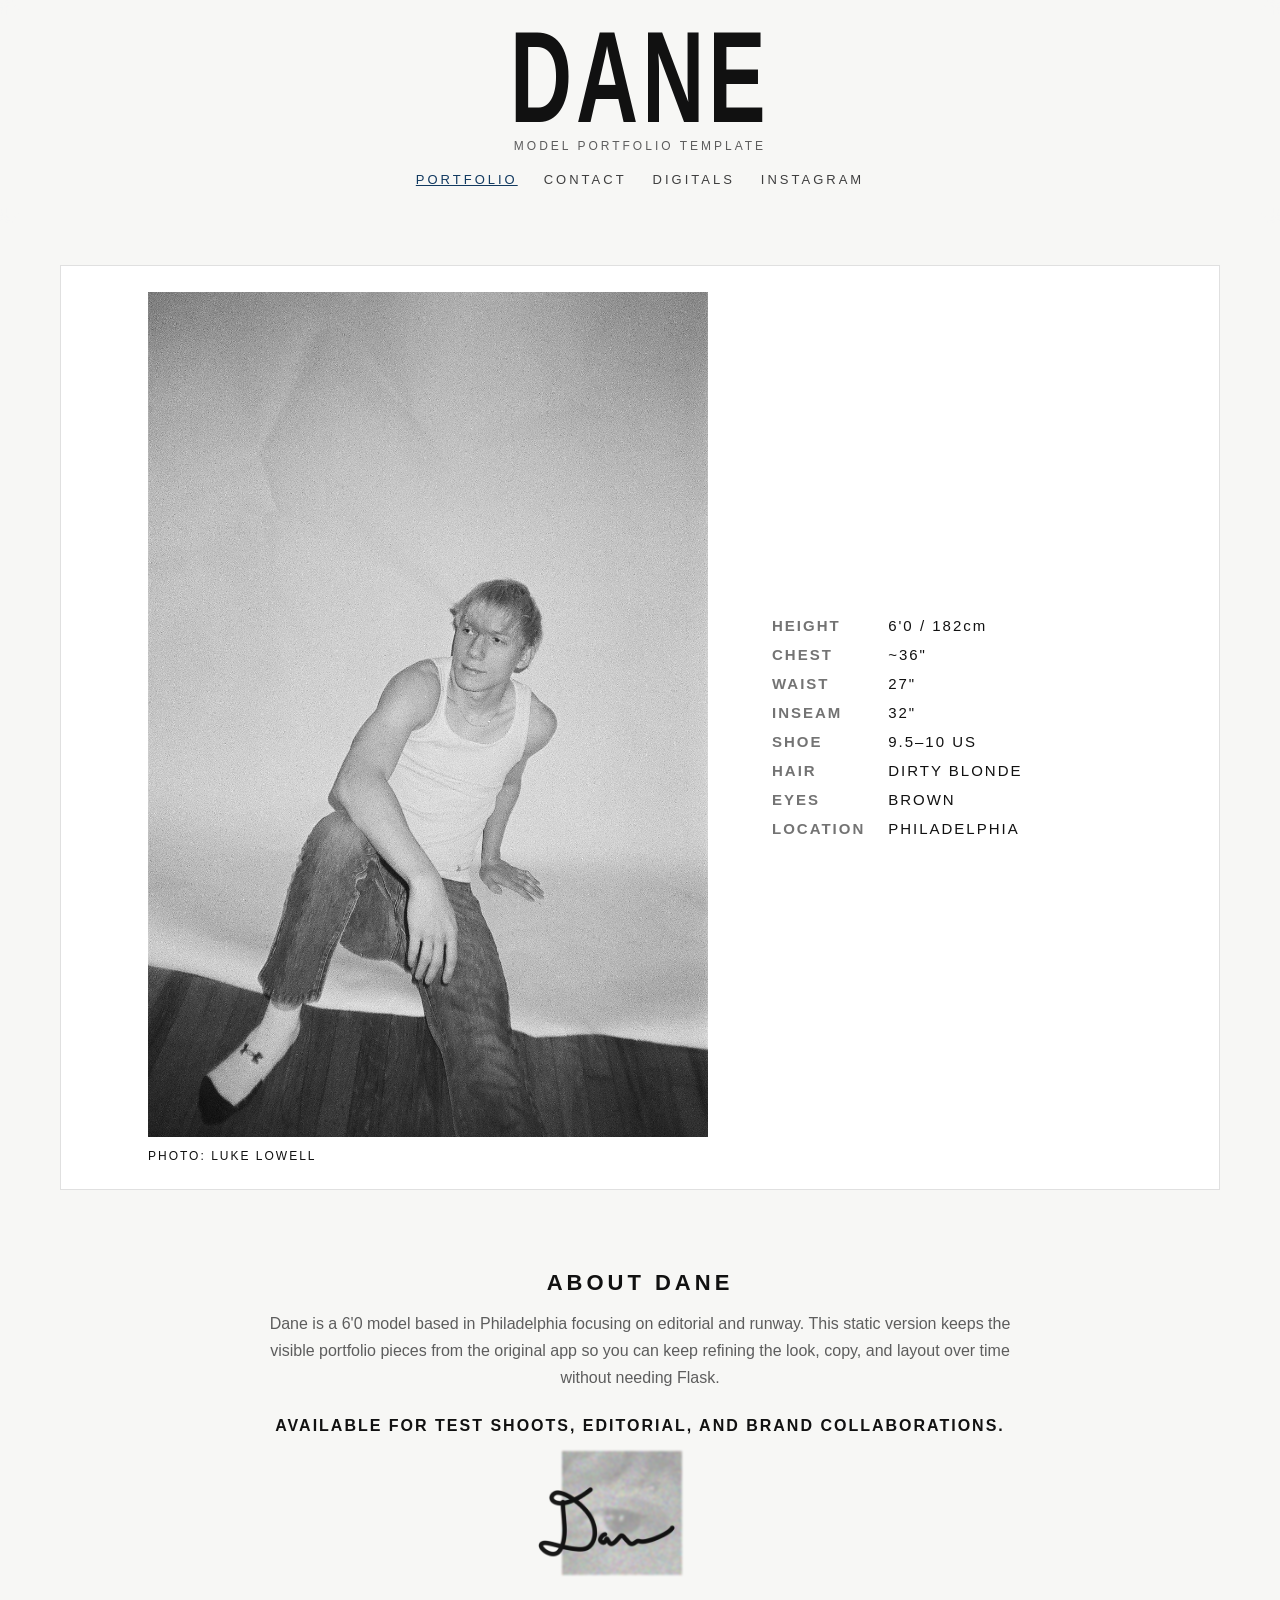
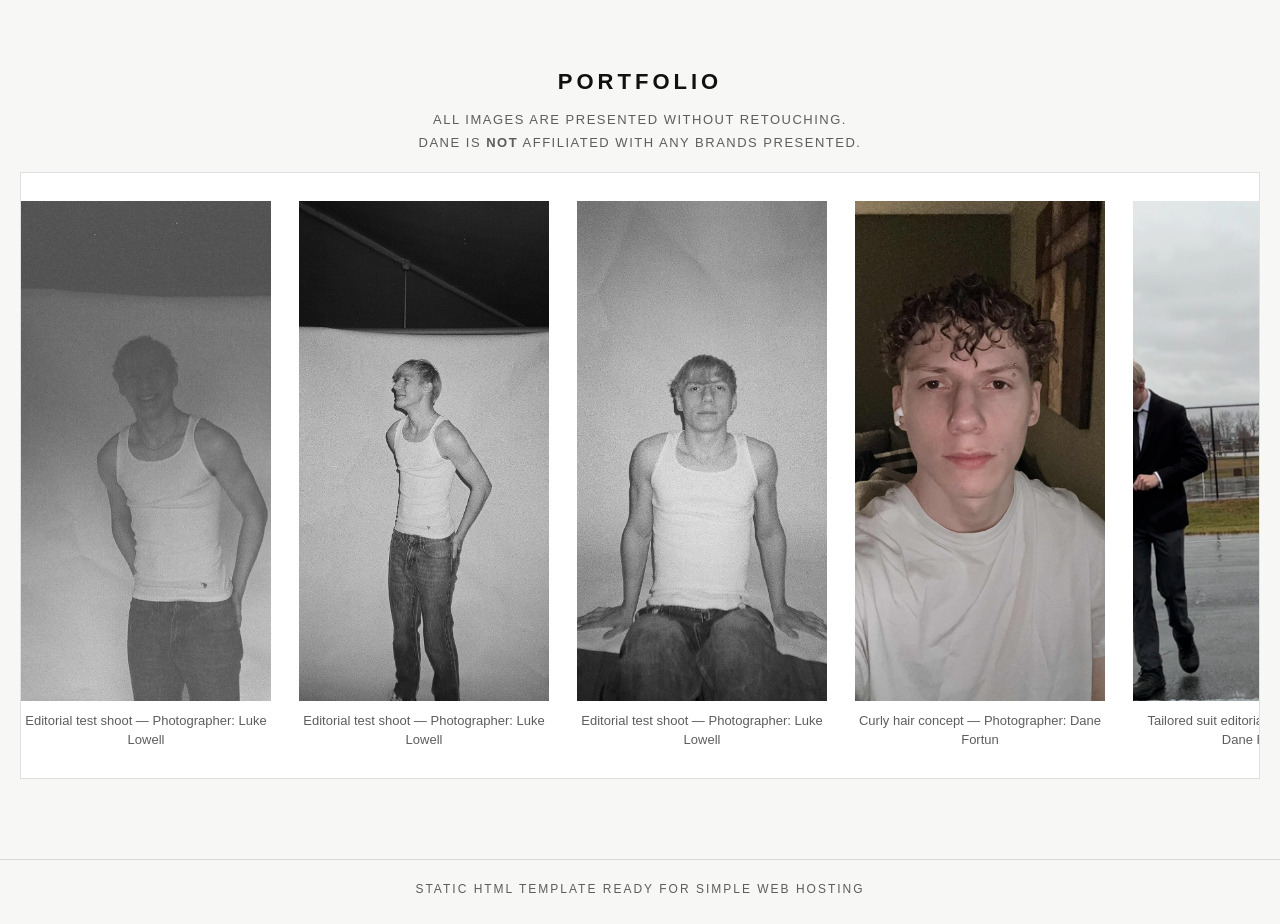
==== index.html @ e7c82180 "initial static site" ====
<!DOCTYPE html>
<html lang="en">
<head>
  <meta charset="UTF-8">
  <meta name="viewport" content="width=device-width, initial-scale=1.0">
  <title>Dane Portfolio</title>
  <link rel="icon" href="assets/favicon.ico">
  <link rel="stylesheet" href="styles.css">
</head>
<body>
<div class="site-shell">
<header class="site-header">
  <div class="container">
    <a class="wordmark" href="index.html"><h1>DANE</h1></a>
    <p class="top-note">MODEL PORTFOLIO TEMPLATE</p>
    <nav class="navbar">
      <a class="active" href="index.html">PORTFOLIO</a>
      <a class="" href="contact.html">CONTACT</a>
      <a class="" href="digitals.html">DIGITALS</a>
      <a href="https://www.instagram.com/danefortun" target="_blank" rel="noopener">INSTAGRAM</a>
    </nav>
  </div>
</header>
<main>

<section class="hero fade-in">
  <div class="hero-photo-wrap">
    <img src="assets/danebw1.jpg" alt="Dane editorial portrait">
    <p class="photo-credit">PHOTO: <a href="https://www.instagram.com/luke.lowell" target="_blank" rel="noopener">LUKE LOWELL</a></p>
  </div>
  <div class="stats">
    <div><strong>HEIGHT</strong> 6'0 / 182cm</div>
    <div><strong>CHEST</strong> ~36&quot;</div>
    <div><strong>WAIST</strong> 27&quot;</div>
    <div><strong>INSEAM</strong> 32&quot;</div>
    <div><strong>SHOE</strong> 9.5–10 US</div>
    <div><strong>HAIR</strong> DIRTY BLONDE</div>
    <div><strong>EYES</strong> BROWN</div>
    <div><strong>LOCATION</strong> PHILADELPHIA</div>
  </div>
</section>

<section class="section fade-in">
  <h2>ABOUT DANE</h2>
  <p class="section-sub">Dane is a 6'0 model based in Philadelphia focusing on editorial and runway. This static version keeps the visible portfolio pieces from the original app so you can keep refining the look, copy, and layout over time without needing Flask.</p>
  <p class="cta-line"><a href="contact.html" style="text-decoration:none;">AVAILABLE FOR TEST SHOOTS, EDITORIAL, AND BRAND COLLABORATIONS.</a></p>
  <div class="signature-stack" aria-hidden="true">
    <img class="eye" src="assets/daneeyegrainy.png" alt="">
    <img class="sig" src="assets/danesignature.png" alt="">
  </div>
</section>

<section class="section fade-in">
  <div class="gallery-head">
    <h2>PORTFOLIO</h2>
    <p class="gallery-note">ALL IMAGES ARE PRESENTED WITHOUT RETOUCHING.<br>DANE IS <strong>NOT</strong> AFFILIATED WITH ANY BRANDS PRESENTED.</p>
  </div>
  <div class="scroller" data-drag-scroll>
    <article class="card">
      <img src="assets/danebw2.png" alt="Editorial test shoot 1">
      <p>Editorial test shoot — Photographer: Luke Lowell</p>
    </article>
    <article class="card">
      <img src="assets/danebw3.jpg" alt="Editorial test shoot 2">
      <p>Editorial test shoot — Photographer: Luke Lowell</p>
    </article>
    <article class="card">
      <img src="assets/danebw4.jpg" alt="Editorial test shoot 3">
      <p>Editorial test shoot — Photographer: Luke Lowell</p>
    </article>
    <article class="card">
      <img src="assets/danecurly1.jpg" alt="Curly hair concept">
      <p>Curly hair concept — Photographer: Dane Fortun</p>
    </article>
    <article class="card">
      <img src="assets/danesuit2.png" alt="Tailored suit editorial">
      <p>Tailored suit editorial — Photographer: Dane Fortun</p>
    </article>
    <article class="card">
      <img src="assets/danelinkedin.jpg" alt="Professional suit look">
      <p>Professional suit look — Photographer: Vincent Michael Kovacs Jr.</p>
    </article>
    <article class="card">
      <img src="assets/danewhitebuttonup.png" alt="Classic white shirt editorial">
      <p>Classic white shirt editorial — Photographer: Dane Fortun</p>
    </article>
  </div>
</section>

</main>
<footer class="site-footer">STATIC HTML TEMPLATE READY FOR SIMPLE WEB HOSTING</footer>
</div>
<script src="main.js"></script>
</body>
</html>
---- styles.css ----
:root {
  --bg: #f7f7f5;
  --paper: #ffffff;
  --text: #111111;
  --muted: #5d5d5d;
  --line: rgba(0,0,0,0.12);
  --accent: #123a60;
  --max: 1280px;
}
* { box-sizing: border-box; }
html { scroll-behavior: smooth; }
body {
  margin: 0;
  font-family: Arial, Helvetica, sans-serif;
  color: var(--text);
  background: var(--bg);
  text-align: center;
}
a { color: inherit; }
img { max-width: 100%; display: block; }
.site-shell { min-height: 100vh; display: flex; flex-direction: column; }
main { flex: 1; }
.container { width: min(calc(100% - 32px), var(--max)); margin: 0 auto; }
.site-header {
  padding: 28px 0 12px;
  background: rgba(247,247,245,0.9);
  position: sticky; top: 0; z-index: 20;
  backdrop-filter: blur(8px);
}
.wordmark {
  text-decoration: none;
  display: inline-block;
  color: var(--text);
}
.wordmark h1 {
  margin: 0;
  font-size: clamp(44px, 8vw, 86px);
  letter-spacing: 4px;
  font-weight: 700;
  transform: scaleY(1.5);
}
.top-note {
  margin: 12px 0 0;
  color: var(--muted);
  letter-spacing: 3px;
  font-size: 12px;
}
.navbar {
  display: flex; justify-content: center; gap: 26px; flex-wrap: wrap;
  padding: 18px 12px 24px; border-top: 1px solid transparent;
}
.navbar a {
  text-decoration: none; letter-spacing: 3px; font-size: 13px; opacity: .8;
}
.navbar a:hover, .navbar a.active { color: var(--accent); text-decoration: underline; opacity: 1; }
.hero {
  display: grid; grid-template-columns: minmax(320px, 560px) minmax(260px, 360px);
  gap: 64px; align-items: center; justify-content: center;
  width: min(calc(100% - 32px), 1160px); margin: 42px auto 72px;
  padding: 26px; border: 1px solid var(--line); background: var(--paper);
}
.hero-photo-wrap { position: relative; overflow: hidden; }
.hero-photo-wrap img { width: 100%; height: auto; }
.photo-credit {
  margin: 12px 0 0; text-align: left; letter-spacing: 2px; font-size: 12px;
}
.photo-credit a { text-decoration: none; }
.stats {
  text-align: left; display: grid; gap: 12px; letter-spacing: 2px; font-size: 15px;
}
.stats strong { display: inline-block; min-width: 110px; color: rgba(0,0,0,.55); }
.section { padding: 8px 0 80px; }
.section h2 {
  margin: 0 0 14px; font-size: 22px; letter-spacing: 4px; font-weight: 700;
}
.section-sub {
  width: min(calc(100% - 32px), 760px); margin: 0 auto 26px; line-height: 1.7; color: var(--muted);
}
.cta-line {
  width: min(calc(100% - 32px), 760px); margin: 18px auto 0; text-transform: uppercase;
  letter-spacing: 2px; font-weight: 700;
}
.signature-stack {
  position: relative; width: 220px; height: 130px; margin: 16px auto 0;
}
.signature-stack .eye {
  position: absolute; inset: 0 auto auto 32px; width: 120px; opacity: .45; filter: blur(1px);
}
.signature-stack .sig {
  position: absolute; inset: 28px auto auto 8px; width: 145px; opacity: .9;
}
.gallery-head { margin-bottom: 18px; }
.gallery-note { color: var(--muted); letter-spacing: 1.5px; line-height: 1.7; font-size: 13px; }
.scroller {
  display: grid; grid-auto-flow: column; grid-auto-columns: minmax(250px, 340px); gap: 28px;
  overflow-x: auto; padding: 28px; border: 1px solid var(--line); background: var(--paper);
  width: min(calc(100% - 32px), 1240px); margin: 0 auto; scroll-snap-type: x proximity;
  cursor: grab;
}
.scroller::-webkit-scrollbar { height: 10px; }
.scroller::-webkit-scrollbar-thumb { background: rgba(0,0,0,.15); }
.card { scroll-snap-align: start; }
.card img { width: 100%; height: 500px; object-fit: cover; background: #eee; }
.card p { margin: 10px 0 0; line-height: 1.5; color: var(--muted); font-size: 13px; }
.contact-grid {
  width: min(calc(100% - 32px), 1100px); margin: 56px auto 90px;
  display: grid; grid-template-columns: 1.1fr .9fr; gap: 32px; align-items: start;
}
.panel { background: var(--paper); border: 1px solid var(--line); padding: 28px; text-align: left; }
.panel h2 { text-align: left; margin-bottom: 10px; }
.panel p { color: var(--muted); line-height: 1.7; }
.form-grid { display: grid; gap: 14px; margin-top: 18px; }
.input, textarea {
  width: 100%; padding: 14px 14px; border: 1px solid var(--line); background: #fff; font: inherit;
}
textarea { min-height: 180px; resize: vertical; }
.button {
  display: inline-block; background: var(--accent); color: #fff; text-decoration: none;
  padding: 14px 18px; border-radius: 8px; border: 0; letter-spacing: 2px; text-transform: uppercase;
  font-size: 12px; cursor: pointer;
}
.contact-cards { display: grid; gap: 16px; }
.contact-cards img { width: 100%; border: 1px solid var(--line); background: #fff; }
.direct-links { display: flex; flex-wrap: wrap; gap: 14px; margin-top: 18px; }
.direct-links a { color: var(--accent); }
.digitals-grid {
  width: min(calc(100% - 32px), 1180px); margin: 40px auto 90px;
  display: grid; gap: 22px; grid-template-columns: repeat(2, minmax(0, 1fr));
}
.digital-card { background: var(--paper); border: 1px solid var(--line); padding: 16px; }
.digital-card img { width: 100%; height: auto; }
.digital-caption { margin-top: 10px; color: var(--muted); font-size: 13px; letter-spacing: 1px; }
.site-footer {
  padding: 22px 16px 28px; border-top: 1px solid var(--line); color: var(--muted); font-size: 12px; letter-spacing: 2px;
}
.fade-in { opacity: 0; transform: translateY(30px); transition: opacity .9s ease, transform .9s ease; }
.fade-in.visible { opacity: 1; transform: translateY(0); }
@media (max-width: 900px) {
  .hero, .contact-grid { grid-template-columns: 1fr; gap: 28px; }
  .stats { text-align: center; }
  .stats strong { min-width: 96px; }
  .digitals-grid { grid-template-columns: 1fr; }
}
@media (max-width: 640px) {
  .hero { padding: 16px; margin-top: 24px; }
  .navbar { gap: 16px; }
  .card img { height: 360px; }
  .scroller { grid-auto-columns: minmax(220px, 82vw); padding: 18px; }
}
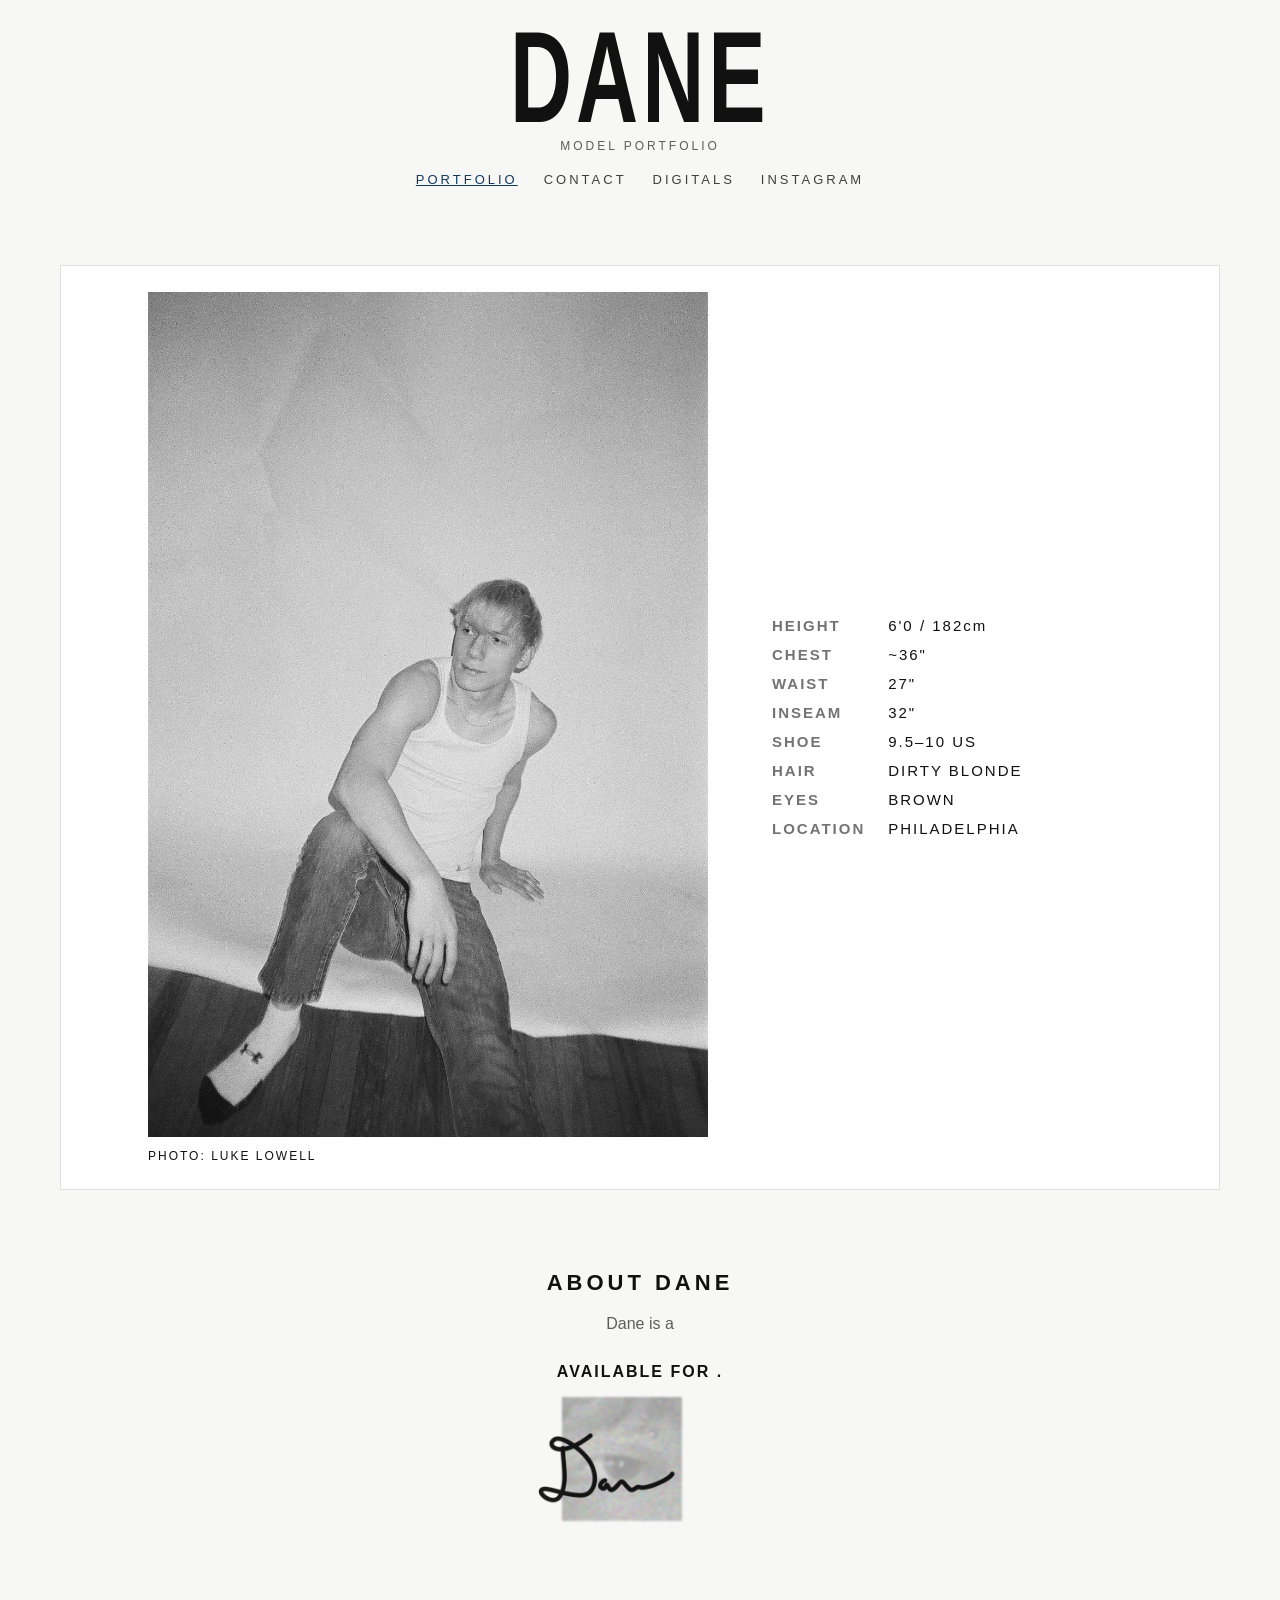
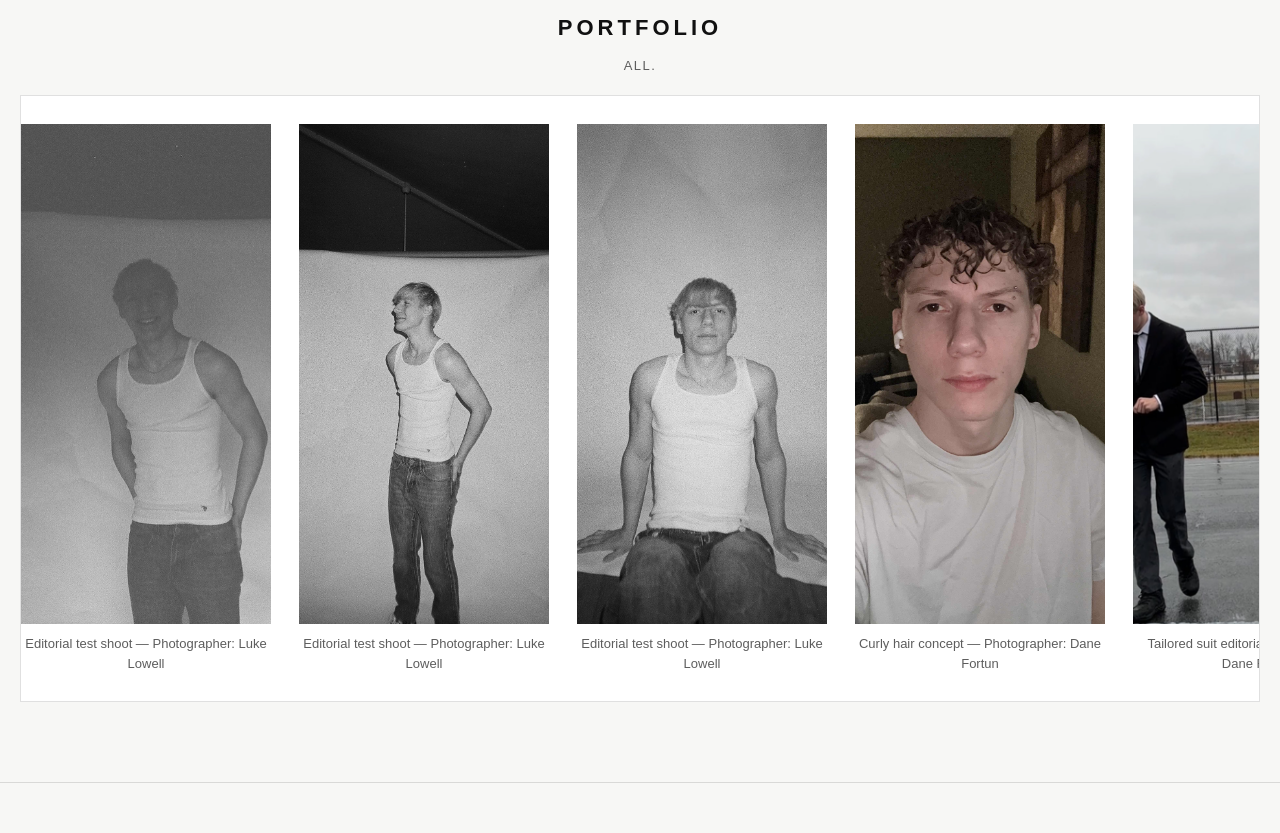
==== commit 3d3a7d05: "Update index.html" ====
--- a/index.html
+++ b/index.html
@@ -12,7 +12,7 @@
 <header class="site-header">
   <div class="container">
     <a class="wordmark" href="index.html"><h1>DANE</h1></a>
-    <p class="top-note">MODEL PORTFOLIO TEMPLATE</p>
+    <p class="top-note">MODEL PORTFOLIO</p>
     <nav class="navbar">
       <a class="active" href="index.html">PORTFOLIO</a>
       <a class="" href="contact.html">CONTACT</a>
@@ -42,8 +42,8 @@
 
 <section class="section fade-in">
   <h2>ABOUT DANE</h2>
-  <p class="section-sub">Dane is a 6'0 model based in Philadelphia focusing on editorial and runway. This static version keeps the visible portfolio pieces from the original app so you can keep refining the look, copy, and layout over time without needing Flask.</p>
-  <p class="cta-line"><a href="contact.html" style="text-decoration:none;">AVAILABLE FOR TEST SHOOTS, EDITORIAL, AND BRAND COLLABORATIONS.</a></p>
+  <p class="section-sub">Dane is a </p>
+  <p class="cta-line"><a href="contact.html" style="text-decoration:none;">AVAILABLE FOR .</a></p>
   <div class="signature-stack" aria-hidden="true">
     <img class="eye" src="assets/daneeyegrainy.png" alt="">
     <img class="sig" src="assets/danesignature.png" alt="">
@@ -53,7 +53,7 @@
 <section class="section fade-in">
   <div class="gallery-head">
     <h2>PORTFOLIO</h2>
-    <p class="gallery-note">ALL IMAGES ARE PRESENTED WITHOUT RETOUCHING.<br>DANE IS <strong>NOT</strong> AFFILIATED WITH ANY BRANDS PRESENTED.</p>
+    <p class="gallery-note">ALL.</p>
   </div>
   <div class="scroller" data-drag-scroll>
     <article class="card">
@@ -88,7 +88,7 @@
 </section>
 
 </main>
-<footer class="site-footer">STATIC HTML TEMPLATE READY FOR SIMPLE WEB HOSTING</footer>
+<footer class="site-footer"></footer>
 </div>
 <script src="main.js"></script>
 </body>
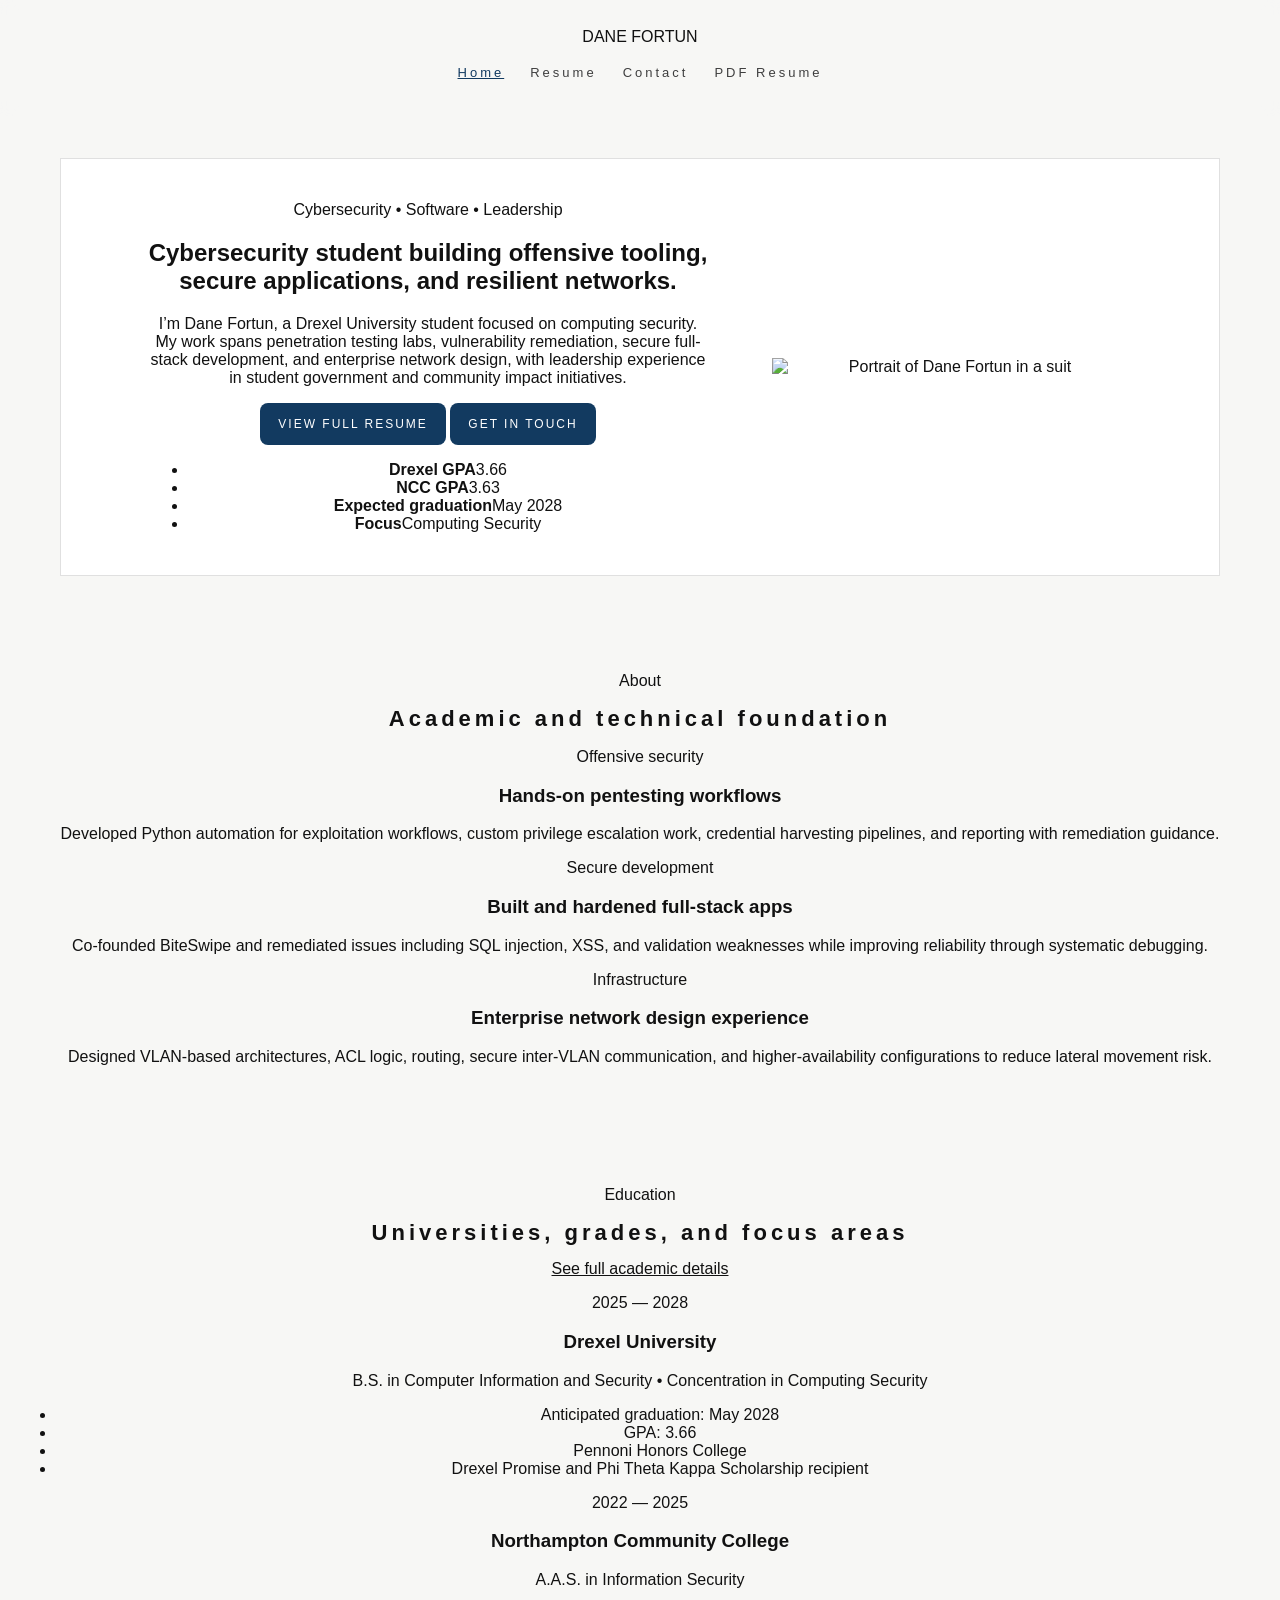
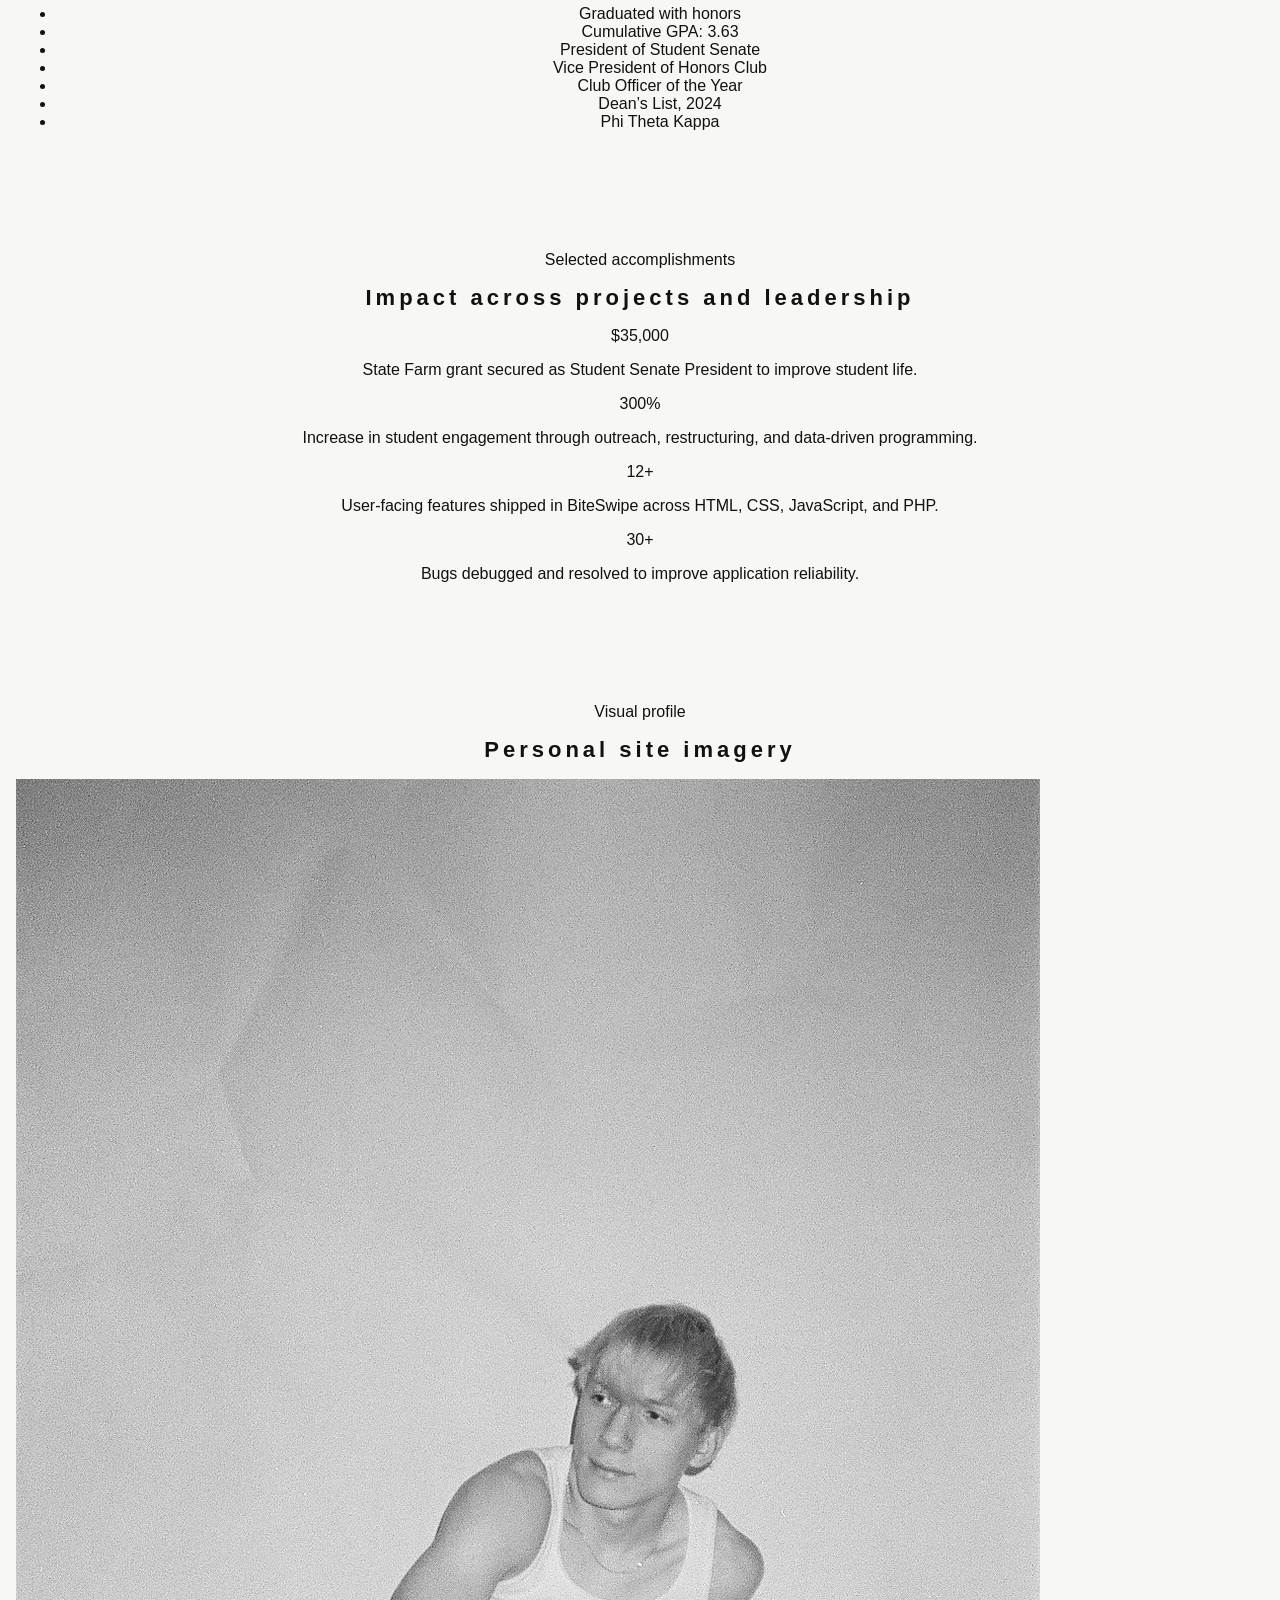
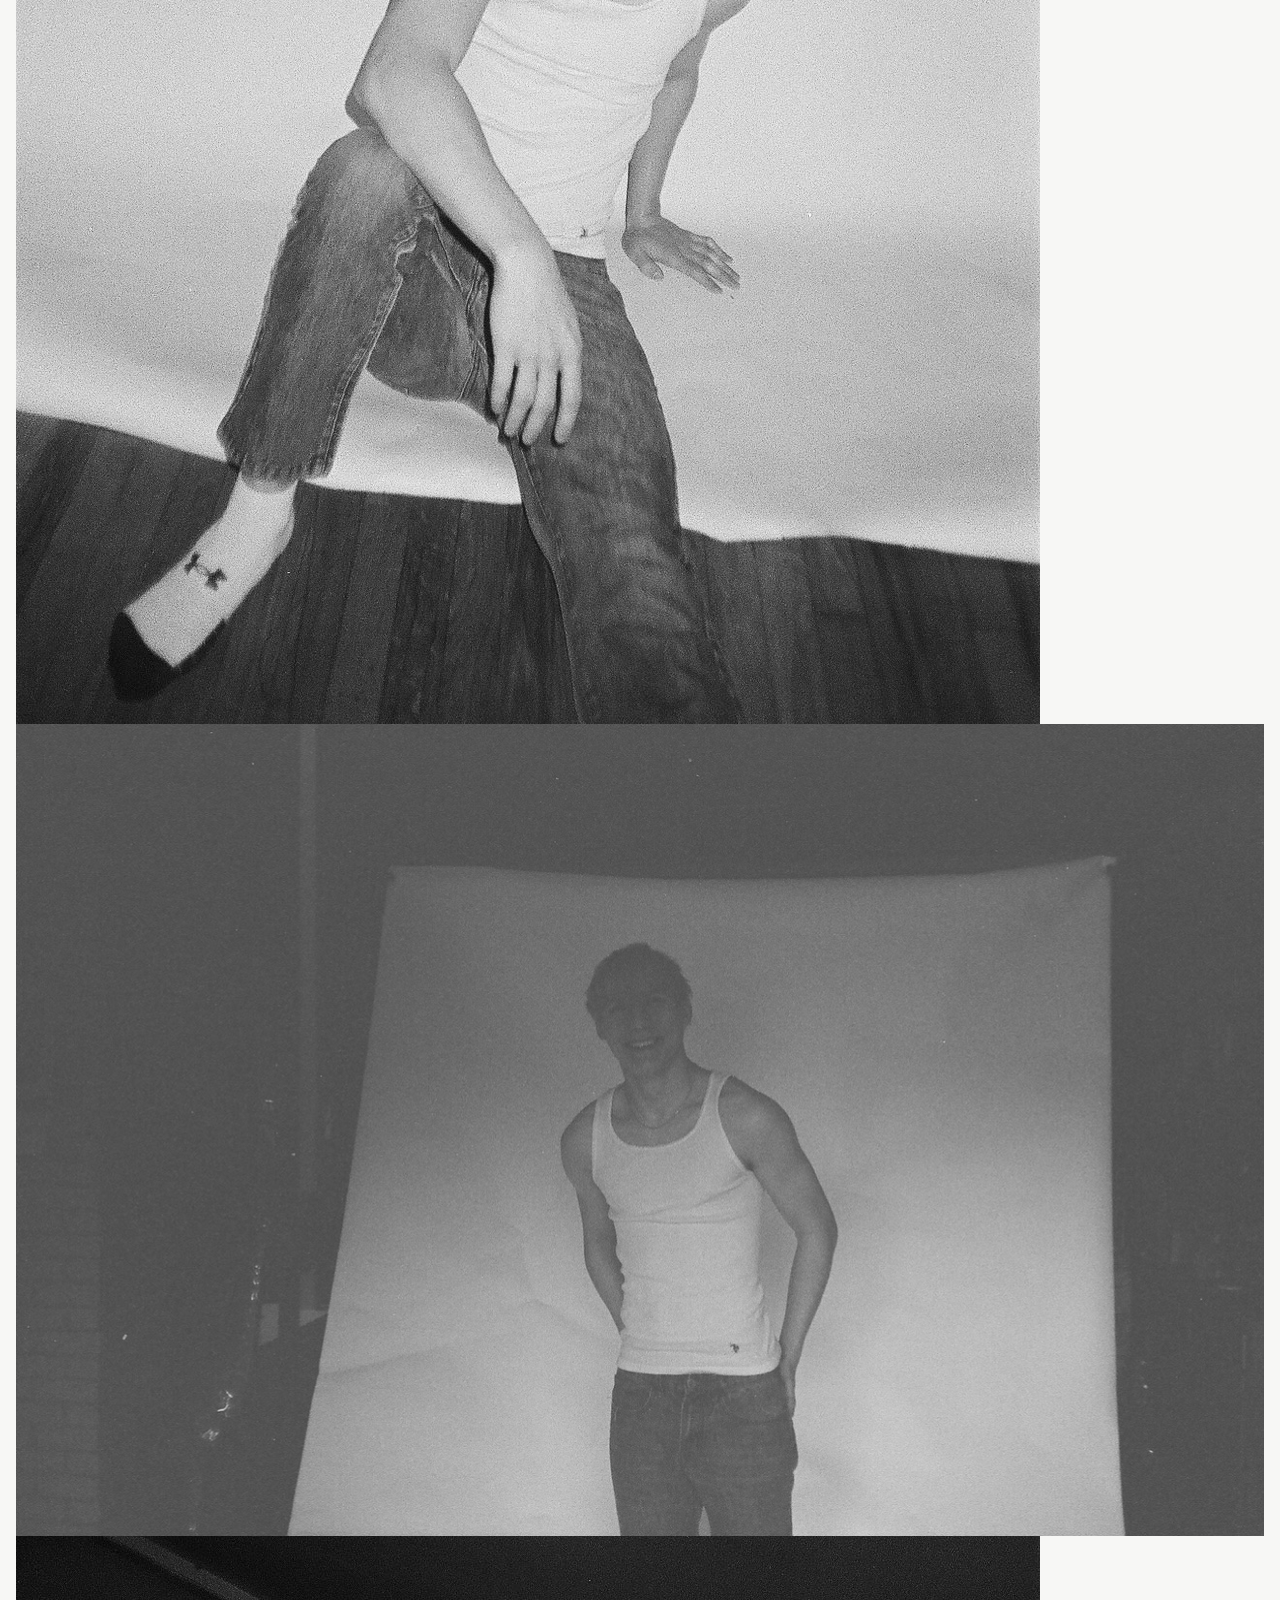
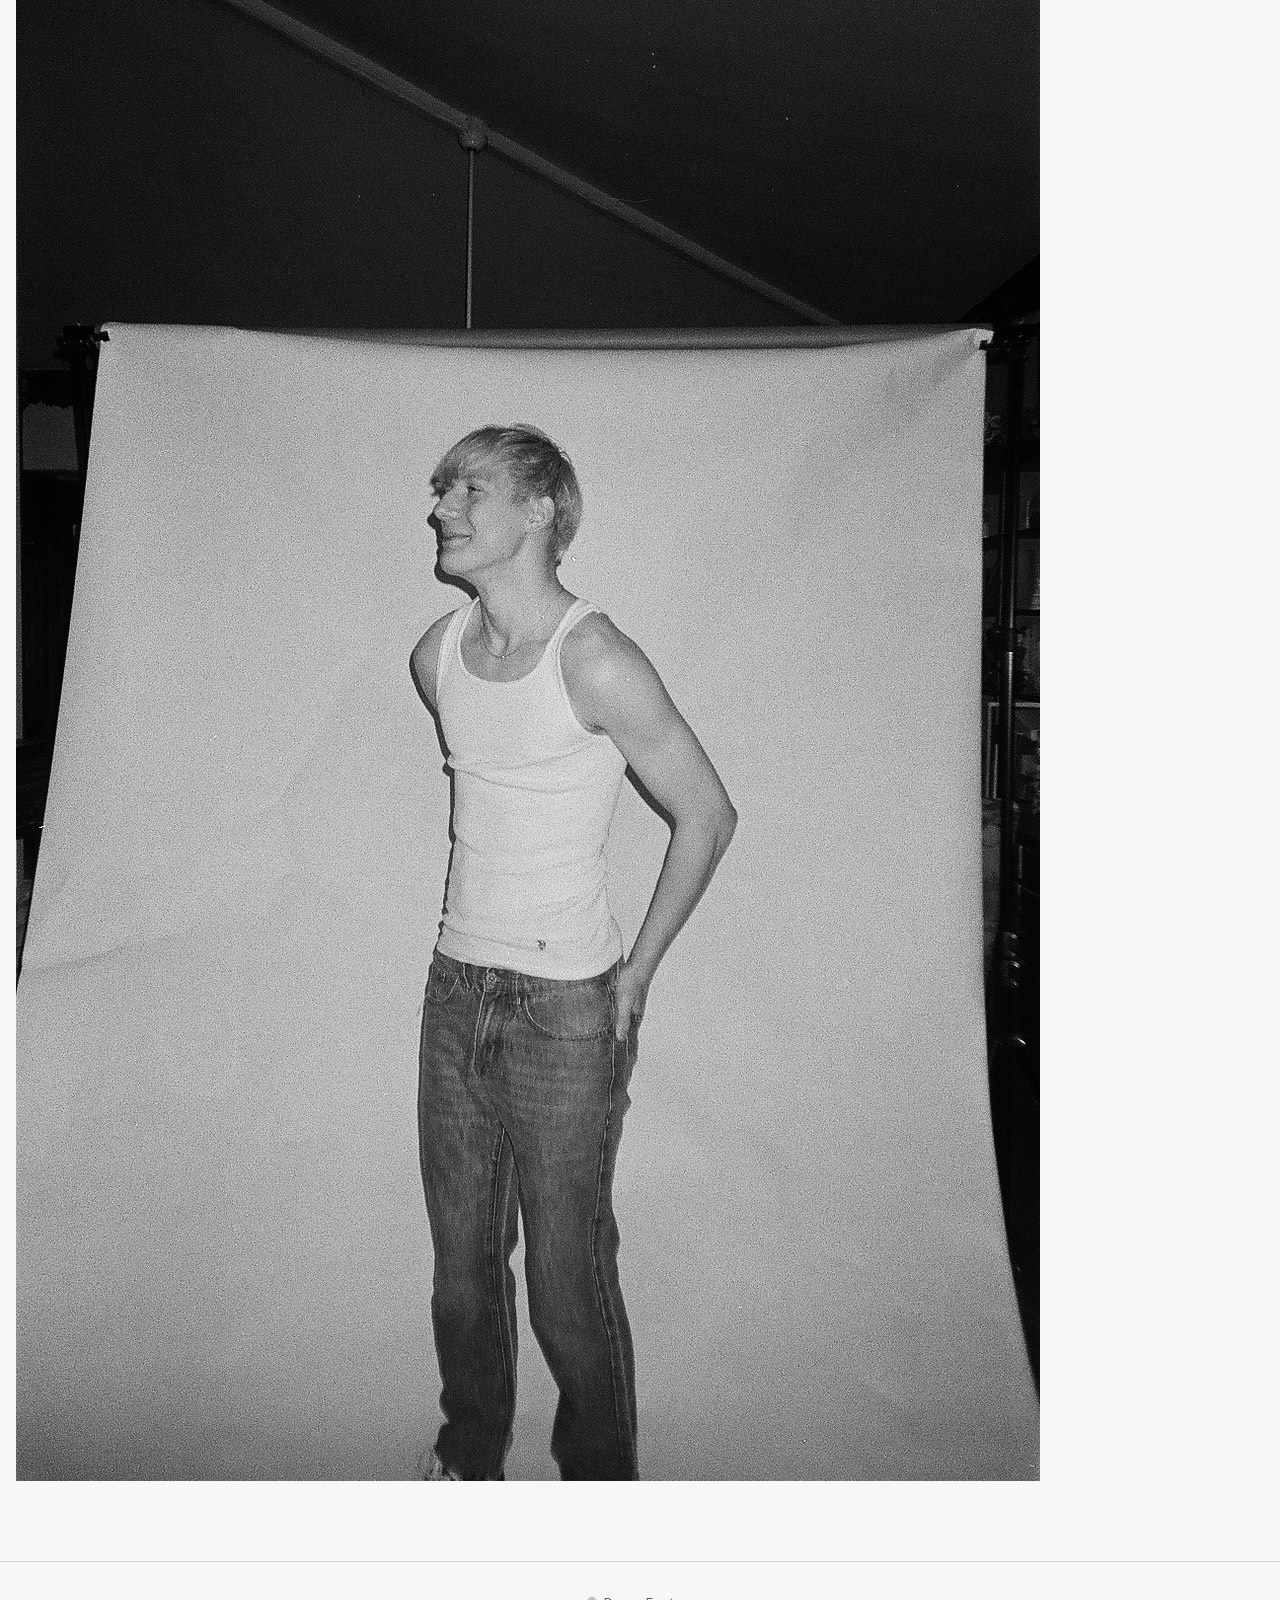
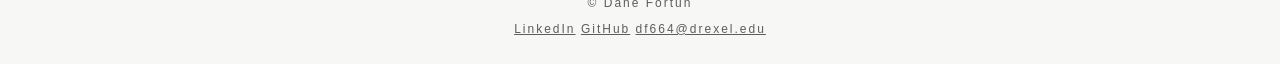
==== commit 662ee642: "Update index.html" ====
--- a/index.html
+++ b/index.html
@@ -1,94 +1,162 @@
+
 <!DOCTYPE html>
 <html lang="en">
 <head>
   <meta charset="UTF-8">
   <meta name="viewport" content="width=device-width, initial-scale=1.0">
-  <title>Dane Portfolio</title>
+  <title>Dane Fortun | Cybersecurity Student</title>
+  <meta name="description" content="Dane Fortun is a cybersecurity student at Drexel University focused on offensive security, enterprise networking, and secure software development.">
   <link rel="icon" href="assets/favicon.ico">
+  <link rel="preconnect" href="https://fonts.googleapis.com">
+  <link rel="preconnect" href="https://fonts.gstatic.com" crossorigin>
+  <link href="https://fonts.googleapis.com/css2?family=Inter:wght@400;500;600;700;800&family=Instrument+Serif:ital@0;1&display=swap" rel="stylesheet">
   <link rel="stylesheet" href="styles.css">
 </head>
 <body>
 <div class="site-shell">
 <header class="site-header">
-  <div class="container">
-    <a class="wordmark" href="index.html"><h1>DANE</h1></a>
-    <p class="top-note">MODEL PORTFOLIO</p>
-    <nav class="navbar">
-      <a class="active" href="index.html">PORTFOLIO</a>
-      <a class="" href="contact.html">CONTACT</a>
-      <a class="" href="digitals.html">DIGITALS</a>
-      <a href="https://www.instagram.com/danefortun" target="_blank" rel="noopener">INSTAGRAM</a>
+  <div class="container header-inner">
+    <a class="wordmark" href="index.html">DANE FORTUN</a>
+    <nav class="navbar" aria-label="Primary navigation">
+      <a class="active" href="index.html">Home</a>
+      <a href="digitals.html">Resume</a>
+      <a href="contact.html">Contact</a>
+      <a href="assets/Dane-Fortun-Resume.pdf" target="_blank" rel="noopener">PDF Resume</a>
     </nav>
   </div>
 </header>
+
 <main>
+  <section class="hero container fade-in">
+    <div class="hero-copy">
+      <p class="eyebrow">Cybersecurity • Software • Leadership</p>
+      <h1>Cybersecurity student building offensive tooling, secure applications, and resilient networks.</h1>
+      <p class="hero-text">I’m Dane Fortun, a Drexel University student focused on computing security. My work spans penetration testing labs, vulnerability remediation, secure full-stack development, and enterprise network design, with leadership experience in student government and community impact initiatives.</p>
+      <div class="hero-actions">
+        <a class="button" href="digitals.html">View full resume</a>
+        <a class="button button-secondary" href="contact.html">Get in touch</a>
+      </div>
+      <ul class="quick-facts" aria-label="Quick highlights">
+        <li><strong>Drexel GPA</strong><span>3.66</span></li>
+        <li><strong>NCC GPA</strong><span>3.63</span></li>
+        <li><strong>Expected graduation</strong><span>May 2028</span></li>
+        <li><strong>Focus</strong><span>Computing Security</span></li>
+      </ul>
+    </div>
+    <div class="hero-media">
+      <div class="hero-photo-card">
+        <img src="assets/suit picture purple 2.png" alt="Portrait of Dane Fortun in a suit">
+      </div>
+    </div>
+  </section>
 
-<section class="hero fade-in">
-  <div class="hero-photo-wrap">
-    <img src="assets/danebw1.jpg" alt="Dane editorial portrait">
-    <p class="photo-credit">PHOTO: <a href="https://www.instagram.com/luke.lowell" target="_blank" rel="noopener">LUKE LOWELL</a></p>
+  <section class="section container fade-in">
+    <div class="split-heading">
+      <div>
+        <p class="eyebrow">About</p>
+        <h2>Academic and technical foundation</h2>
+      </div>
+      <p class="section-lead"></p>
+    </div>
+    <div class="feature-grid">
+      <article class="feature-card">
+        <span class="feature-kicker">Offensive security</span>
+        <h3>Hands-on pentesting workflows</h3>
+        <p>Developed Python automation for exploitation workflows, custom privilege escalation work, credential harvesting pipelines, and reporting with remediation guidance.</p>
+      </article>
+      <article class="feature-card">
+        <span class="feature-kicker">Secure development</span>
+        <h3>Built and hardened full-stack apps</h3>
+        <p>Co-founded BiteSwipe and remediated issues including SQL injection, XSS, and validation weaknesses while improving reliability through systematic debugging.</p>
+      </article>
+      <article class="feature-card">
+        <span class="feature-kicker">Infrastructure</span>
+        <h3>Enterprise network design experience</h3>
+        <p>Designed VLAN-based architectures, ACL logic, routing, secure inter-VLAN communication, and higher-availability configurations to reduce lateral movement risk.</p>
+      </article>
+    </div>
+  </section>
+
+  <section class="section container fade-in">
+    <div class="split-heading">
+      <div>
+        <p class="eyebrow">Education</p>
+        <h2>Universities, grades, and focus areas</h2>
+      </div>
+      <a class="text-link" href="digitals.html#education">See full academic details</a>
+    </div>
+
+    <div class="timeline-grid">
+      <article class="timeline-card">
+        <p class="timeline-date">2025 — 2028</p>
+        <h3>Drexel University</h3>
+        <p class="timeline-sub">B.S. in Computer Information and Security • Concentration in Computing Security</p>
+        <ul>
+          <li>Anticipated graduation: May 2028</li>
+          <li>GPA: 3.66</li>
+          <li>Pennoni Honors College</li>
+          <li>Drexel Promise and Phi Theta Kappa Scholarship recipient</li>
+        </ul>
+      </article>
+      <article class="timeline-card">
+        <p class="timeline-date">2022 — 2025</p>
+        <h3>Northampton Community College</h3>
+        <p class="timeline-sub">A.A.S. in Information Security</p>
+        <ul>
+          <li>Graduated with honors</li>
+          <li>Cumulative GPA: 3.63</li>
+          <li>President of Student Senate</li>
+          <li>Vice President of Honors Club</li>
+          <li>Club Officer of the Year</li>
+          <li>Dean’s List, 2024</li>
+          <li>Phi Theta Kappa</li>
+        </ul>
+      </article>
+    </div>
+  </section>
+
+  <section class="section container fade-in">
+    <div class="split-heading">
+      <div>
+        <p class="eyebrow">Selected accomplishments</p>
+        <h2>Impact across projects and leadership</h2>
+      </div>
+      <p class="section-lead"></p>
+    </div>
+    <div class="metric-grid">
+      <article class="metric-card"><span class="metric">$35,000</span><p>State Farm grant secured as Student Senate President to improve student life.</p></article>
+      <article class="metric-card"><span class="metric">300%</span><p>Increase in student engagement through outreach, restructuring, and data-driven programming.</p></article>
+      <article class="metric-card"><span class="metric">12+</span><p>User-facing features shipped in BiteSwipe across HTML, CSS, JavaScript, and PHP.</p></article>
+      <article class="metric-card"><span class="metric">30+</span><p>Bugs debugged and resolved to improve application reliability.</p></article>
+    </div>
+  </section>
+
+  <section class="section container fade-in">
+    <div class="split-heading">
+      <div>
+        <p class="eyebrow">Visual profile</p>
+        <h2>Personal site imagery</h2>
+      </div>
+      <p class="section-lead"></p>
+    </div>
+    <div class="image-strip">
+      <article class="image-card wide"><img src="assets/danebw1.jpg" alt="Black and white portrait of Dane"></article>
+      <article class="image-card wide"><img src="assets/danebw2.png" alt="Black and white portrait of Dane"></article>
+      <article class="image-card wide"><img src="assets/danebw3.jpg" alt="Black and white portrait of Dane"></article>
+    </div>
+  </section>
+</main>
+
+<footer class="site-footer">
+  <div class="container footer-inner">
+    <p>© <span id="year"></span> Dane Fortun</p>
+    <div class="footer-links">
+      <a href="https://linkedin.com/in/danefortun" target="_blank" rel="noopener">LinkedIn</a>
+      <a href="https://github.com/danefortun" target="_blank" rel="noopener">GitHub</a>
+      <a href="mailto:df664@drexel.edu">df664@drexel.edu</a>
+    </div>
   </div>
-  <div class="stats">
-    <div><strong>HEIGHT</strong> 6'0 / 182cm</div>
-    <div><strong>CHEST</strong> ~36&quot;</div>
-    <div><strong>WAIST</strong> 27&quot;</div>
-    <div><strong>INSEAM</strong> 32&quot;</div>
-    <div><strong>SHOE</strong> 9.5–10 US</div>
-    <div><strong>HAIR</strong> DIRTY BLONDE</div>
-    <div><strong>EYES</strong> BROWN</div>
-    <div><strong>LOCATION</strong> PHILADELPHIA</div>
-  </div>
-</section>
-
-<section class="section fade-in">
-  <h2>ABOUT DANE</h2>
-  <p class="section-sub">Dane is a </p>
-  <p class="cta-line"><a href="contact.html" style="text-decoration:none;">AVAILABLE FOR .</a></p>
-  <div class="signature-stack" aria-hidden="true">
-    <img class="eye" src="assets/daneeyegrainy.png" alt="">
-    <img class="sig" src="assets/danesignature.png" alt="">
-  </div>
-</section>
-
-<section class="section fade-in">
-  <div class="gallery-head">
-    <h2>PORTFOLIO</h2>
-    <p class="gallery-note">ALL.</p>
-  </div>
-  <div class="scroller" data-drag-scroll>
-    <article class="card">
-      <img src="assets/danebw2.png" alt="Editorial test shoot 1">
-      <p>Editorial test shoot — Photographer: Luke Lowell</p>
-    </article>
-    <article class="card">
-      <img src="assets/danebw3.jpg" alt="Editorial test shoot 2">
-      <p>Editorial test shoot — Photographer: Luke Lowell</p>
-    </article>
-    <article class="card">
-      <img src="assets/danebw4.jpg" alt="Editorial test shoot 3">
-      <p>Editorial test shoot — Photographer: Luke Lowell</p>
-    </article>
-    <article class="card">
-      <img src="assets/danecurly1.jpg" alt="Curly hair concept">
-      <p>Curly hair concept — Photographer: Dane Fortun</p>
-    </article>
-    <article class="card">
-      <img src="assets/danesuit2.png" alt="Tailored suit editorial">
-      <p>Tailored suit editorial — Photographer: Dane Fortun</p>
-    </article>
-    <article class="card">
-      <img src="assets/danelinkedin.jpg" alt="Professional suit look">
-      <p>Professional suit look — Photographer: Vincent Michael Kovacs Jr.</p>
-    </article>
-    <article class="card">
-      <img src="assets/danewhitebuttonup.png" alt="Classic white shirt editorial">
-      <p>Classic white shirt editorial — Photographer: Dane Fortun</p>
-    </article>
-  </div>
-</section>
-
-</main>
-<footer class="site-footer"></footer>
+</footer>
 </div>
 <script src="main.js"></script>
 </body>
